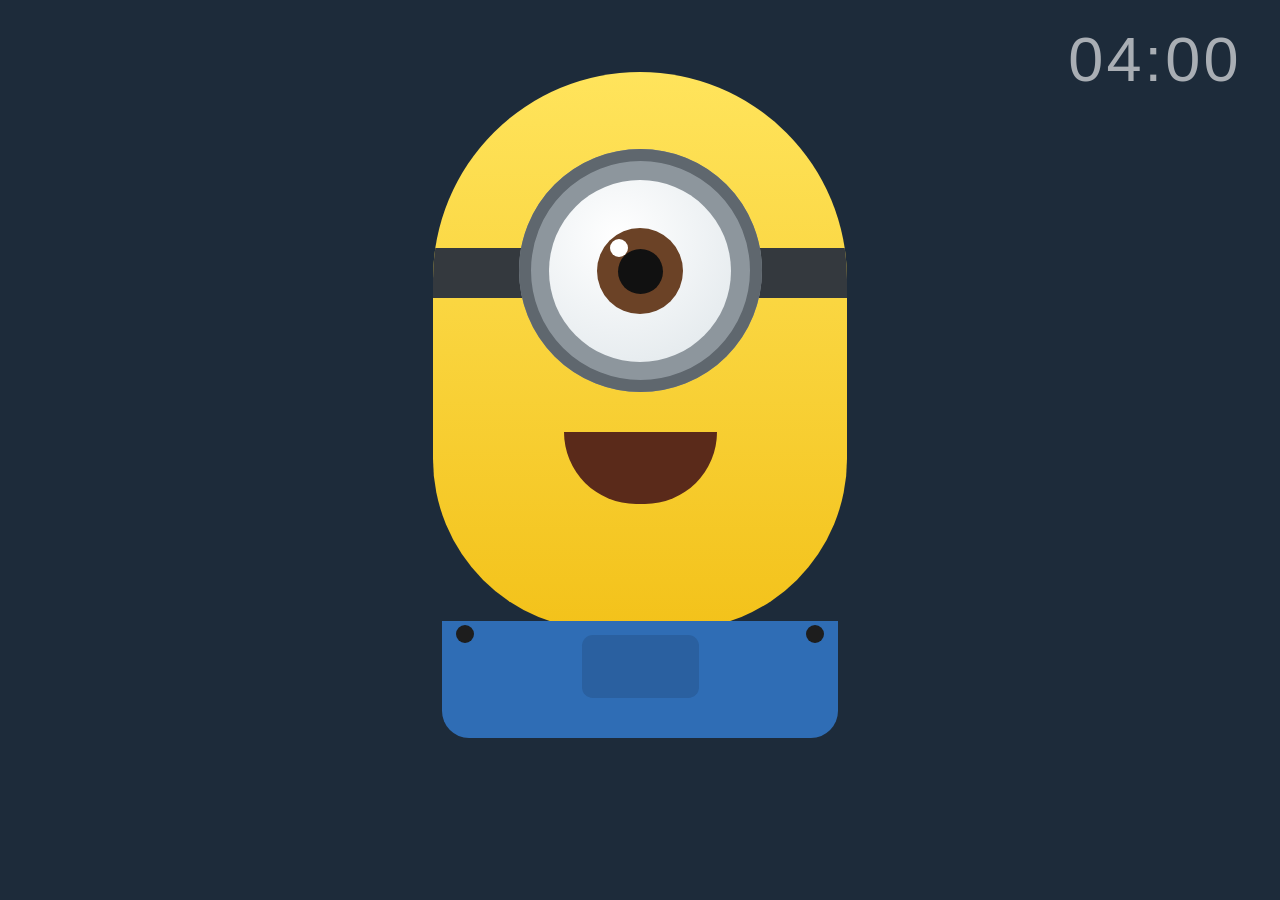
==== app/src/main/assets/face/index.html @ f26d5aef "Phase 1: always-on shell, Minion face, text input - ui: fullscreen kiosk activity (HOME-capable), wa" ====
<!doctype html>
<html lang="fr">
<head>
<meta charset="utf-8">
<meta name="viewport" content="width=device-width, initial-scale=1, user-scalable=no">
<title>Bello</title>
<link rel="stylesheet" href="face.css">
</head>
<body class="idle">
<!--
  The face is built from HTML elements, not SVG: only `transform` and `opacity` are animated, so
  the GPU composites them without repainting the whole picture. An animated SVG costs ~13 % CPU
  when idle on this tablet, this version ~0.5 % (see docs/feasibility-results.md, SP-06).
-->
<div id="stage">
  <div id="face">
    <div class="head">
      <div class="strap"></div>
      <div class="goggle">
        <div class="ring"></div>
        <div class="glow"></div>
        <div class="glass">
          <div id="pupil">
            <div class="iris"></div>
            <div class="highlight"></div>
          </div>
          <div id="lid"></div>
          <div id="lidLow"></div>
        </div>
      </div>
      <div id="mouth"></div>
    </div>

    <div class="overalls">
      <div class="pocket"></div>
      <div class="button left"></div>
      <div class="button right"></div>
    </div>
  </div>

  <div id="dots"><i></i><i></i><i></i></div>
  <div id="zzz">z<span>z</span></div>
  <div id="question">?</div>
  <div id="bang">!</div>
</div>

<div id="clock"></div>
<div id="subtitles">
  <div id="user"></div>
  <div id="answer"></div>
</div>

<script src="face.js"></script>
</body>
</html>
---- app/src/main/assets/face/face.css ----
/*
 * Performance rules for this file (SP-06 budget, Chromium 95):
 *  - animate only `transform` and `opacity` (GPU composited, no repaint);
 *  - no infinite animation in idle/sleepy — idle life comes from JS timers;
 *  - sizes in vh so the face scales with the screen without JS.
 */
:root {
  --bg: #1d2b3a;
  --skin-top: #ffe45c;
  --skin: #f3c21a;
  --skin-dark: #e0ad0c;
  --dark: #34393e;
  --mouth: #5a2a1a;
  --denim: #2f6db5;
  --text: #ffffff;
  --muted: rgba(255, 255, 255, 0.62);
}

html, body {
  margin: 0;
  height: 100%;
  overflow: hidden;
  background: var(--bg);
  font-family: sans-serif;
  -webkit-user-select: none;
  user-select: none;
  -webkit-tap-highlight-color: transparent;
}

#stage {
  position: absolute;
  inset: 0;
  display: flex;
  align-items: center;
  justify-content: center;
  padding-bottom: 10vh;
  transition: opacity 1.2s;
}

#face { position: relative; width: 46vh; height: 74vh; }

/* Head and body */
.head {
  position: absolute;
  inset: 0 0 12vh 0;
  border-radius: 23vh 23vh 19vh 19vh;
  background: linear-gradient(180deg, var(--skin-top), var(--skin));
  overflow: hidden;
}


.strap {
  position: absolute;
  top: 19.5vh;
  left: 0;
  right: 0;
  height: 5.6vh;
  background: var(--dark);
}

/* Goggle */
.goggle {
  position: absolute;
  top: 8.6vh;
  left: 50%;
  width: 27vh;
  height: 27vh;
  margin-left: -13.5vh;
  border-radius: 50%;
  background: #8d969d;
}
.ring {
  position: absolute;
  inset: 0;
  border-radius: 50%;
  border: 1.4vh solid #5f676e;
  box-sizing: border-box;
}
.glow {
  position: absolute;
  inset: -0.6vh;
  border-radius: 50%;
  border: 0.9vh solid #7fd4ff;
  box-sizing: border-box;
  opacity: 0;
}
.glass {
  position: absolute;
  inset: 3.4vh;
  border-radius: 50%;
  background: radial-gradient(circle at 38% 32%, #ffffff 0%, #dfe6ea 100%);
  overflow: hidden;
}

/* Eye */
#pupil {
  position: absolute;
  top: 50%;
  left: 50%;
  width: 9.6vh;
  height: 9.6vh;
  margin: -4.8vh 0 0 -4.8vh;
  border-radius: 50%;
  background: #6b4226;
  transition: transform .3s ease-out;
  will-change: transform;
}
.iris {
  position: absolute;
  inset: 2.3vh;
  border-radius: 50%;
  background: #111;
}
.highlight {
  position: absolute;
  top: 1.2vh;
  left: 1.4vh;
  width: 2vh;
  height: 2vh;
  border-radius: 50%;
  background: #fff;
}

#lid, #lidLow {
  position: absolute;
  left: -10%;
  width: 120%;
  height: 100%;
  background: var(--skin);
  will-change: transform;
}
#lid { top: 0; transform-origin: top center; transform: scaleY(0); transition: transform .09s linear; }
#lidLow { bottom: 0; transform-origin: bottom center; transform: scaleY(0); transition: transform .3s; }
body.blink #lid { transform: scaleY(1); }

/* Mouth: one element, shape per state */
#mouth {
  position: absolute;
  top: 40vh;
  left: 50%;
  width: 17vh;
  height: 8vh;
  margin-left: -8.5vh;
  background: var(--mouth);
  border-radius: 0 0 9vh 9vh;
  transform-origin: top center;
  will-change: transform;
  transition: border-radius .2s, transform .2s, width .2s, height .2s, margin .2s;
}
body.happy #mouth { height: 11vh; width: 21vh; margin-left: -10.5vh; }
body.speaking #mouth { border-radius: 50%; height: 7vh; animation: talk .26s ease-in-out infinite alternate; }
body.listening #mouth, body.alert #mouth { width: 6vh; height: 6.6vh; margin-left: -3vh; border-radius: 50%; }
body.thinking #mouth, body.sleepy #mouth { height: 1.5vh; width: 12vh; margin-left: -6vh; border-radius: 1vh; }
body.sad #mouth { height: 7vh; border-radius: 9vh 9vh 0 0; transform: translateY(2vh); }
body.confused #mouth {
  height: 3.4vh;
  width: 19vh;
  margin-left: -9.5vh;
  background: transparent;
  border-radius: 0;
  /* static wave, painted once */
  background-image: url("data:image/svg+xml;utf8,<svg xmlns='http://www.w3.org/2000/svg' viewBox='0 0 120 22'><path d='M4 14 Q16 2 28 14 T52 14 T76 14 T100 14 T116 10' fill='none' stroke='%235a2a1a' stroke-width='7' stroke-linecap='round'/></svg>");
  background-size: 100% 100%;
}

/* Overalls */
.overalls {
  position: absolute;
  left: 1vh;
  right: 1vh;
  bottom: 0;
  height: 13vh;
  background: var(--denim);
  border-radius: 0 0 3vh 3vh;
}
.pocket {
  position: absolute;
  top: 1.6vh;
  left: 50%;
  width: 13vh;
  height: 7vh;
  margin-left: -6.5vh;
  border-radius: 1.2vh;
  background: #2a60a0;
}
.button { position: absolute; top: 0.4vh; width: 2vh; height: 2vh; border-radius: 50%; background: #1d1d1d; }
.button.left { left: 1.6vh; }
.button.right { right: 1.6vh; }

/* State decorations */
#dots, #zzz, #question, #bang {
  position: absolute;
  opacity: 0;
  transition: opacity .3s;
  pointer-events: none;
}
#dots { top: 18vh; left: 62%; display: flex; align-items: flex-end; }
#dots i { display: block; background: #fff; border-radius: 50%; margin-left: 1.4vh; will-change: opacity; }
#dots i:nth-child(1) { width: 1.6vh; height: 1.6vh; }
#dots i:nth-child(2) { width: 2.2vh; height: 2.2vh; }
#dots i:nth-child(3) { width: 3vh; height: 3vh; }
#zzz { top: 16vh; left: 64%; color: #cfe3ff; font-size: 7vh; font-weight: bold; }
#zzz span { font-size: 5vh; vertical-align: top; }
#question { top: 12vh; left: 64%; color: #fff; font-size: 13vh; font-weight: bold; }
#bang { top: 12vh; left: 64%; color: #ff5a4e; font-size: 13vh; font-weight: bold; }

body.thinking #dots,
body.sleepy #zzz,
body.confused #question,
body.alert #bang { opacity: 1; }

/* Per-state expressions (transform/opacity only) */
body.listening .goggle { transform: scale(1.05); transition: transform .3s; }
body.listening .glow { animation: glow 1.4s ease-in-out infinite; }
body.thinking #pupil { transform: translate(3.4vh, -3.6vh); }
body.thinking #dots i { animation: pulse 1.2s ease-in-out infinite; }
body.thinking #dots i:nth-child(2) { animation-delay: .2s; }
body.thinking #dots i:nth-child(3) { animation-delay: .4s; }
body.happy #lidLow { transform: scaleY(.42); }
body.happy #face { animation: hop .5s ease-out 1; }
body.sad #pupil { transform: translateY(3vh); }
body.sad #lid { transform: scaleY(.34); transition: transform .3s; }
body.confused #pupil { transform: translate(-3vh, -1.6vh); }
body.confused #face { transform: rotate(-4deg); transition: transform .4s; }
body.alert #face { animation: shake .5s ease-in-out infinite; }
body.sleepy #lid { transform: scaleY(.72); transition: transform 1s; }
body.sleepy #stage { opacity: .38; }

@keyframes glow { 0%, 100% { opacity: .15; } 50% { opacity: .9; } }
@keyframes pulse { 0%, 100% { opacity: .25; } 50% { opacity: 1; } }
@keyframes talk { from { transform: scaleY(.25); } to { transform: scaleY(1.15); } }
@keyframes shake { 0%, 100% { transform: rotate(0); } 25% { transform: rotate(-3deg); } 75% { transform: rotate(3deg); } }
@keyframes hop { 0% { transform: translateY(0); } 40% { transform: translateY(-2.6vh); } 100% { transform: translateY(0); } }

/* Clock (updated once per minute) */
#clock {
  position: absolute;
  top: 2.5vh;
  right: 3vw;
  color: var(--muted);
  font-size: 7vh;
  font-weight: 300;
  letter-spacing: .05em;
}
body.sleepy #clock { color: rgba(255, 255, 255, .25); }

/* Subtitles */
#subtitles {
  position: absolute;
  left: 8vw;
  right: 8vw;
  bottom: 3vh;
  text-align: center;
  transition: opacity .6s;
}
#subtitles.hidden { opacity: 0; }
#user { color: var(--muted); font-size: 3.4vh; margin-bottom: .6vh; }
#answer { color: var(--text); font-size: 4.4vh; line-height: 1.25; max-height: 16vh; overflow: hidden; }
#user:empty, #answer:empty { display: none; }
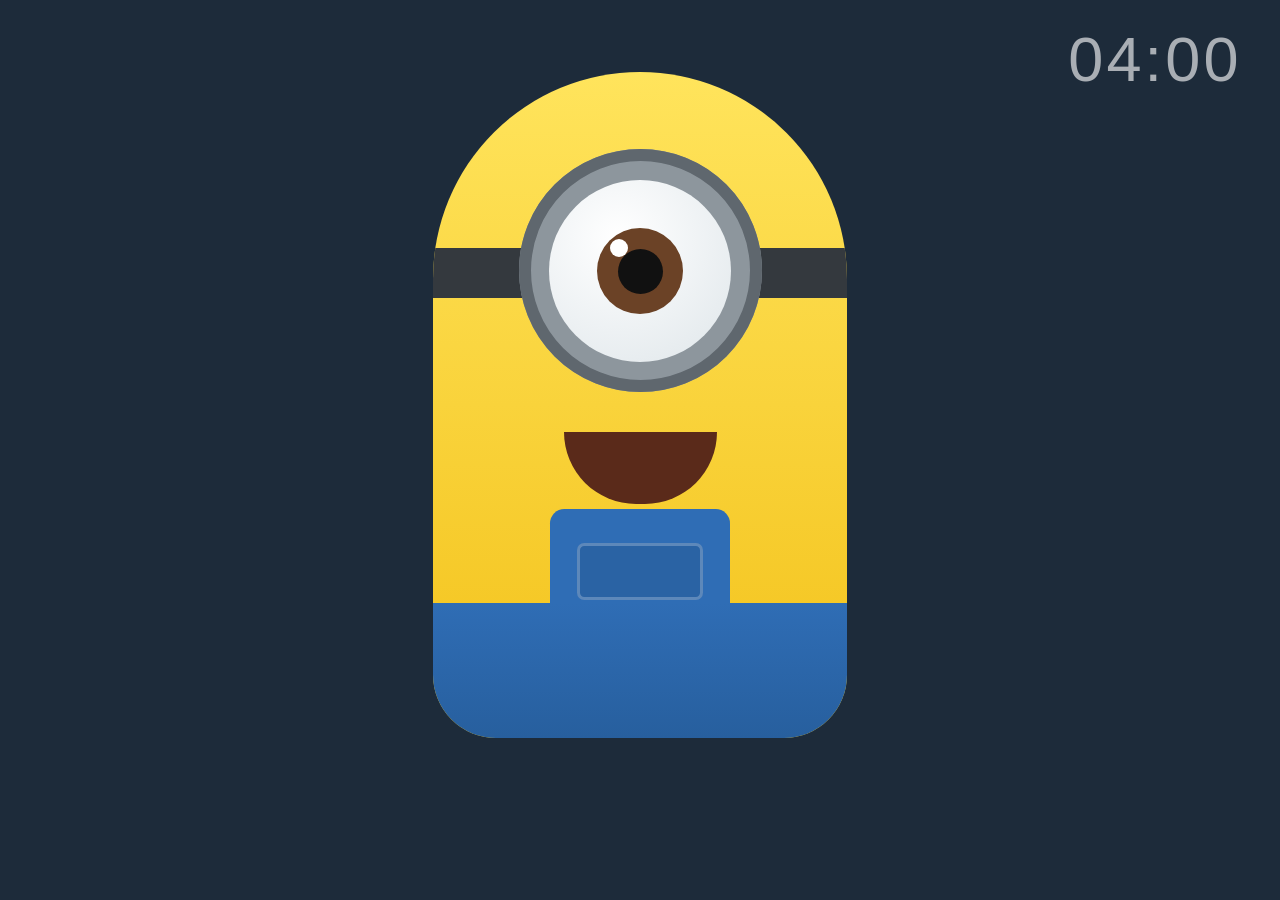
==== commit 3f111d5b: "The face: one body, not a head resting on a slab The yellow and the blue read as two unrelated objec" ====
--- a/app/src/main/assets/face/index.html
+++ b/app/src/main/assets/face/index.html
@@ -29,12 +29,11 @@
         </div>
       </div>
       <div id="mouth"></div>
-    </div>
 
-    <div class="overalls">
-      <div class="pocket"></div>
-      <div class="button left"></div>
-      <div class="button right"></div>
+      <!-- The overalls live inside the body: its rounded silhouette clips them, so the denim
+           takes the body's own curve and there is no seam to get wrong. -->
+      <div class="overalls"></div>
+      <div class="bib"><div class="pocket"></div></div>
     </div>
   </div>
 
@@ -45,6 +44,8 @@
 </div>
 
 <div id="clock"></div>
+<div id="countdown"></div>
+<div id="offline">hors ligne</div>
 <div id="subtitles">
   <div id="user"></div>
   <div id="answer"></div>
--- a/app/src/main/assets/face/face.css
+++ b/app/src/main/assets/face/face.css
@@ -12,6 +12,7 @@
   --dark: #34393e;
   --mouth: #5a2a1a;
   --denim: #2f6db5;
+  --denim-dark: #275f9e;
   --text: #ffffff;
   --muted: rgba(255, 255, 255, 0.62);
 }
@@ -39,11 +40,15 @@
 
 #face { position: relative; width: 46vh; height: 74vh; }
 
-/* Head and body */
+/*
+ * Head and body are one shape — a Minion has no neck. Everything else (goggle, mouth, the
+ * overalls) is drawn inside it and clipped by `overflow: hidden`, so nothing can drift away
+ * from the silhouette: the denim ends exactly where the body ends, curve included.
+ */
 .head {
   position: absolute;
-  inset: 0 0 12vh 0;
-  border-radius: 23vh 23vh 19vh 19vh;
+  inset: 0;
+  border-radius: 23vh 23vh 7vh 7vh;
   background: linear-gradient(180deg, var(--skin-top), var(--skin));
   overflow: hidden;
 }
@@ -163,30 +168,40 @@
   background-size: 100% 100%;
 }
 
-/* Overalls */
+/*
+ * Overalls: waist at 59vh, bib from 48.5vh — just under the mouth, which ends at 48vh.
+ * Nothing here needs a radius: the body clips all of it.
+ */
 .overalls {
   position: absolute;
-  left: 1vh;
-  right: 1vh;
+  left: 0;
+  right: 0;
+  top: 59vh;
   bottom: 0;
-  height: 13vh;
+  background: linear-gradient(180deg, var(--denim), var(--denim-dark));
+}
+.bib {
+  position: absolute;
+  top: 48.5vh;
+  bottom: 15vh;
+  left: 50%;
+  width: 20vh;
+  margin-left: -10vh;
+  border-radius: 1.6vh 1.6vh 0 0;
   background: var(--denim);
-  border-radius: 0 0 3vh 3vh;
 }
 .pocket {
   position: absolute;
-  top: 1.6vh;
-  left: 50%;
-  width: 13vh;
-  height: 7vh;
-  margin-left: -6.5vh;
-  border-radius: 1.2vh;
-  background: #2a60a0;
-}
-.button { position: absolute; top: 0.4vh; width: 2vh; height: 2vh; border-radius: 50%; background: #1d1d1d; }
-.button.left { left: 1.6vh; }
-.button.right { right: 1.6vh; }
-
+  top: 3.8vh;
+  left: 50%;
+  width: 14vh;
+  height: 6.4vh;
+  margin-left: -7vh;
+  border-radius: 0.8vh;
+  box-sizing: border-box;
+  background: #2a63a4;
+  border: 0.35vh solid rgba(255, 255, 255, 0.24);
+}
 /* State decorations */
 #dots, #zzz, #question, #bang {
   position: absolute;
@@ -226,6 +241,14 @@
 body.sleepy #lid { transform: scaleY(.72); transition: transform 1s; }
 body.sleepy #stage { opacity: .38; }
 
+/* Emotion tagged by the model (FR-FACE-04): shown alongside any state, eyes and badges only. */
+body.emo-happy #lidLow { transform: scaleY(.42); }
+body.emo-sad #pupil { transform: translateY(2.4vh); }
+body.emo-sad #lid { transform: scaleY(.34); transition: transform .3s; }
+body.emo-confused #pupil { transform: translate(-2.4vh, -1.2vh); }
+body.emo-confused #question { opacity: 1; }
+body.emo-alert #bang { opacity: 1; }
+
 @keyframes glow { 0%, 100% { opacity: .15; } 50% { opacity: .9; } }
 @keyframes pulse { 0%, 100% { opacity: .25; } 50% { opacity: 1; } }
 @keyframes talk { from { transform: scaleY(.25); } to { transform: scaleY(1.15); } }
@@ -244,6 +267,34 @@
 }
 body.sleepy #clock { color: rgba(255, 255, 255, .25); }
 
+/* Running timer, under the clock (FR-TOOL-02). Hidden unless there is one. */
+#countdown {
+  position: absolute;
+  top: 10.5vh;
+  right: 3vw;
+  color: var(--accent, #ffd600);
+  font-size: 4vh;
+  font-weight: 400;
+  letter-spacing: .06em;
+  opacity: 0;
+  transition: opacity .3s;
+}
+#countdown.on { opacity: .85; }
+
+/* No network: said quietly, in a corner, for as long as it lasts (NFR-REL-02). */
+#offline {
+  position: absolute;
+  bottom: 2.5vh;
+  left: 3vw;
+  color: rgba(255, 255, 255, .45);
+  font-size: 2.6vh;
+  letter-spacing: .08em;
+  opacity: 0;
+  transition: opacity .4s;
+}
+#offline.on { opacity: 1; }
+body.sleepy #offline { opacity: 0; }
+
 /* Subtitles */
 #subtitles {
   position: absolute;
